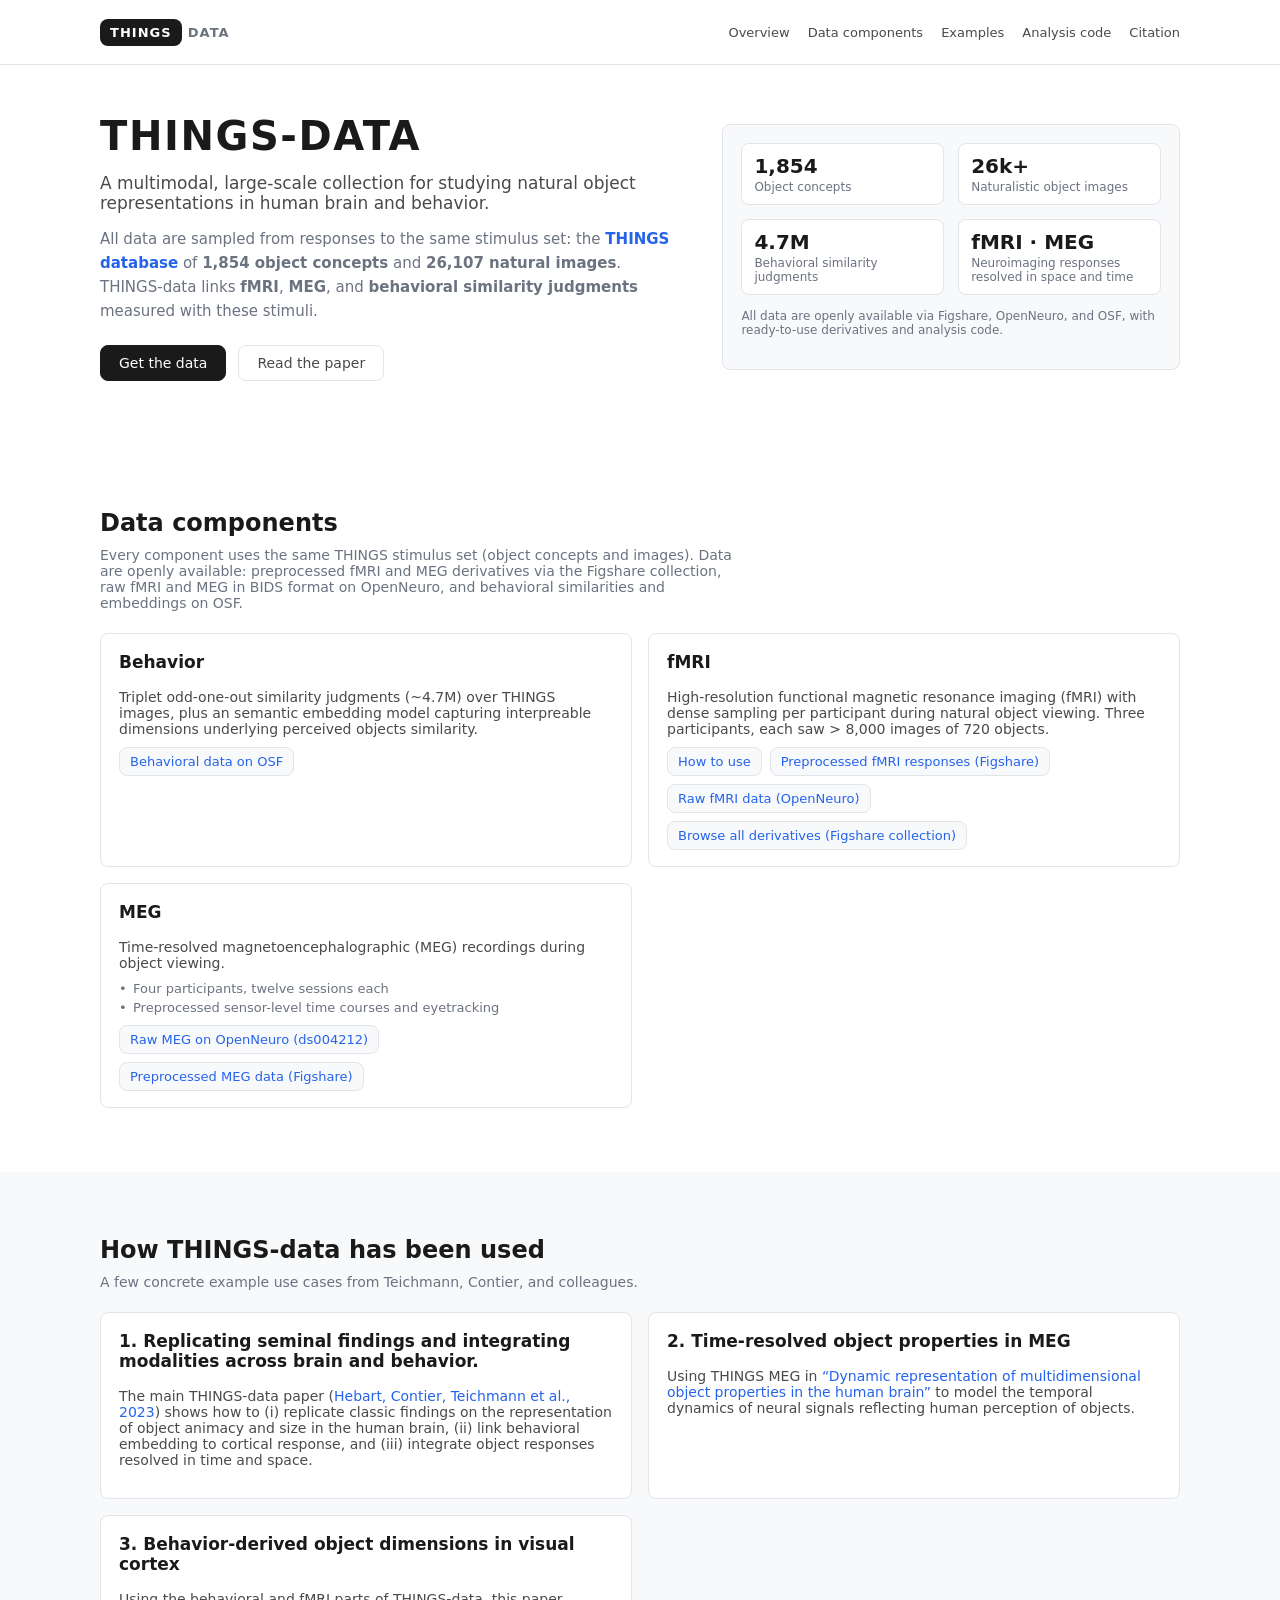
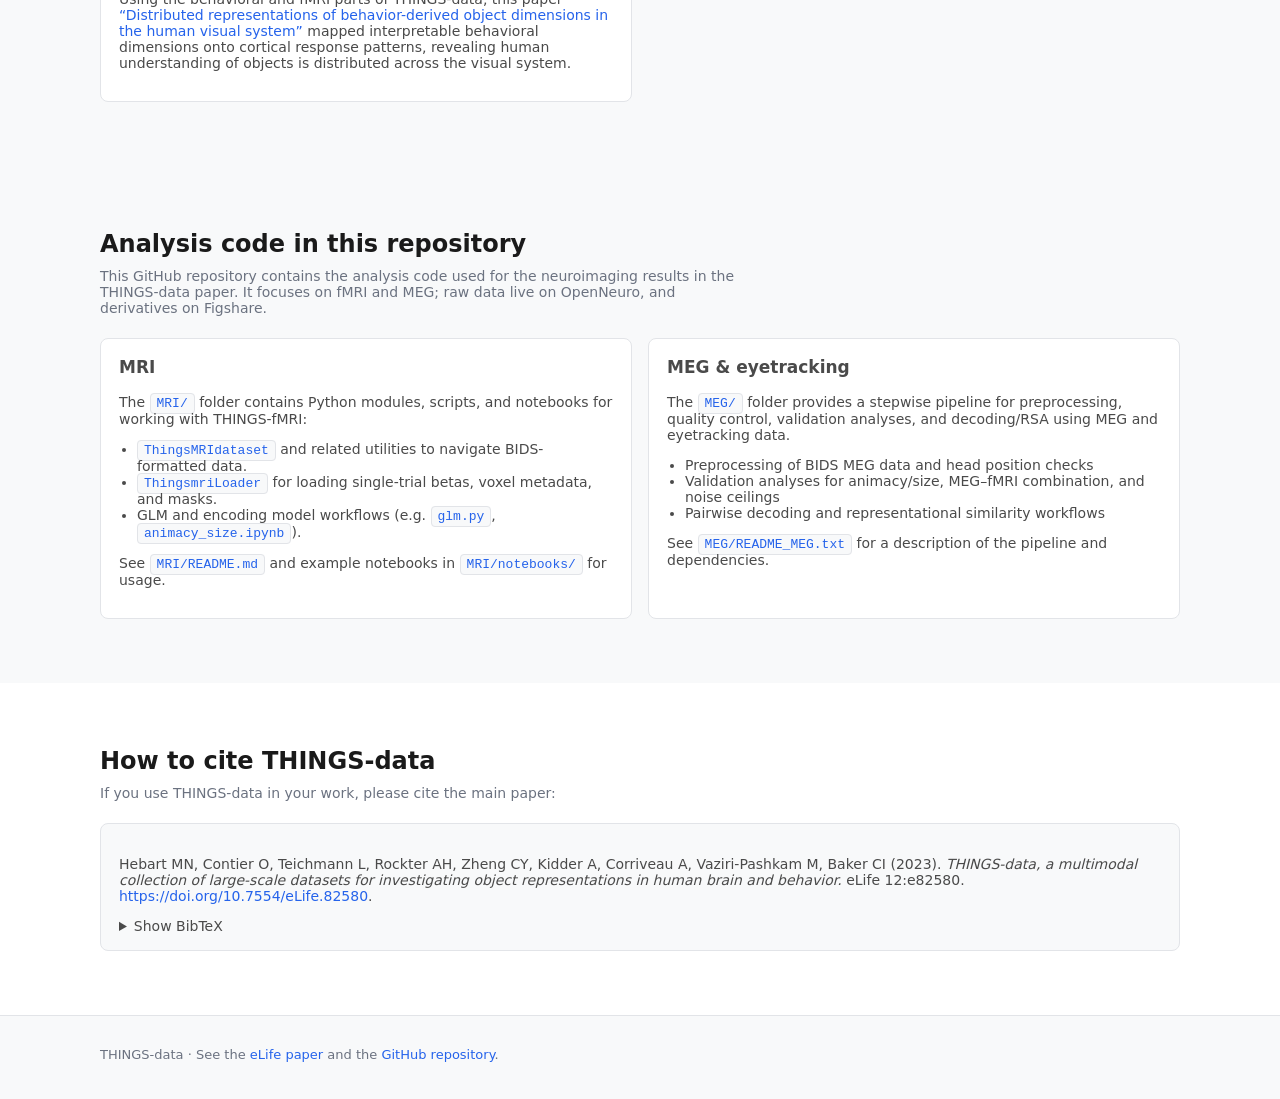
==== index.html @ 88e24a97 "created landing page" ====
<!DOCTYPE html>
<html lang="en">
  <head>
    <meta charset="UTF-8" />
    <meta name="viewport" content="width=device-width, initial-scale=1" />
    <title>THINGS-data | Multimodal object representations</title>
    <meta
      name="description"
      content="THINGS-data is a multimodal, large-scale collection of datasets for studying natural object representations in brain and behavior."
    />
    <link rel="stylesheet" href="style.css" />
  </head>
  <body>
    <header class="site-header">
      <div class="container header-inner">
        <div class="logo">
          <span class="logo-mark">THINGS</span>
          <span class="logo-text">data</span>
        </div>
        <nav class="nav">
          <a href="#overview">Overview</a>
          <a href="#components">Data components</a>
          <a href="#use-cases">Examples</a>
          <a href="#code">Analysis code</a>
          <a href="#citation">Citation</a>
        </nav>
      </div>
    </header>

    <main>
      <!-- Hero / Overview -->
      <section id="overview" class="section hero">
        <div class="container hero-inner">
          <div class="hero-copy">
            <h1>THINGS-data</h1>
            <p class="hero-tagline">
              A multimodal, large-scale collection for studying natural object
              representations in human brain and behavior.
            </p>
            <p class="hero-text">
              All data are sampled from responses to the same stimulus set: the
              <a href="https://doi.org/10.1371/journal.pone.0223792" target="_blank" rel="noopener noreferrer"><strong>THINGS database</strong></a> of
              <strong>1,854 object concepts</strong> and
              <strong>26,107 natural images</strong>. THINGS-data links
              <strong>fMRI</strong>, <strong>MEG</strong>, and
              <strong>behavioral similarity judgments</strong> measured with these stimuli.
            </p>
            <div class="hero-actions">
              <a href="#components" class="btn primary">Get the data</a>
              <a
                href="https://doi.org/10.7554/eLife.82580"
                class="btn ghost"
                target="_blank"
                rel="noopener noreferrer"
              >
                Read the paper
              </a>
            </div>
          </div>
          <div class="hero-highlight">
            <div class="stat-grid">
              <div class="stat">
                <div class="stat-value">1,854</div>
                <div class="stat-label">Object concepts</div>
              </div>
              <div class="stat">
                <div class="stat-value">26k+</div>
                <div class="stat-label">Naturalistic object images</div>
              </div>
              <div class="stat">
                <div class="stat-value">4.7M</div>
                <div class="stat-label">Behavioral similarity judgments</div>
              </div>
              <div class="stat">
                <div class="stat-value">fMRI · MEG</div>
                <div class="stat-label">Neuroimaging responses resolved in space and time</div>
              </div>
            </div>
            <p class="hero-note">
              All data are openly available via Figshare, OpenNeuro, and OSF, with
              ready-to-use derivatives and analysis code.
            </p>
          </div>
        </div>
      </section>

      <!-- Data components -->
      <section id="components" class="section">
        <div class="container">
          <h2>Data components</h2>
          <p class="section-intro">
            Every component uses the same THINGS stimulus set (object concepts and images).
            Data are openly available: preprocessed fMRI and MEG derivatives via the
            Figshare collection, raw fMRI and MEG in BIDS format on OpenNeuro, and
            behavioral similarities and embeddings on OSF.
          </p>

          <div class="card-grid">
            <article class="card">
              <h3>Behavior</h3>
              <p>
                Triplet odd-one-out similarity judgments (~4.7M) over THINGS
                images, plus an semantic embedding model capturing interpreable dimensions underlying perceived objects similarity.
              </p>
              <div class="card-links">
                <a
                  href="https://osf.io/f5rn6/"
                  target="_blank"
                  rel="noopener noreferrer"
                  class="card-link"
                >
                  Behavioral data on OSF
                </a>
              </div>
            </article>

            <article class="card">
              <h3>fMRI</h3>
              <p>
                High-resolution functional magnetic resonance imaging (fMRI) with dense sampling per participant during
                natural object viewing. Three participants, each saw > 8,000 images of 720 objects.
              </p>
              
              <div class="card-links">
                <a href="fmri-data.html" class="card-link">
                  How to use
                </a>
                <a
                  href="https://doi.org/10.25452/figshare.plus.20492835.v2"
                  target="_blank"
                  rel="noopener noreferrer"
                  class="card-link"
                >
                  Preprocessed fMRI responses (Figshare)
                </a>
                <a
                  href="https://openneuro.org/datasets/ds004192"
                  target="_blank"
                  rel="noopener noreferrer"
                  class="card-link"
                >
                  Raw fMRI data (OpenNeuro)
                </a>
                <a
                  href="https://doi.org/10.25452/figshare.plus.c.6161151"
                  target="_blank"
                  rel="noopener noreferrer"
                  class="card-link"
                >
                  Browse all derivatives (Figshare collection)
                </a>
              </div>
            </article>

            <article class="card">
              <h3>MEG</h3>
              <p>
                Time-resolved magnetoencephalographic (MEG) recordings during object viewing.
              </p>
              <ul class="card-list">
                <li>Four participants, twelve sessions each</li>
                <li>Preprocessed sensor-level time courses and eyetracking</li>
              </ul>
              <div class="card-links">
                <a
                  href="https://openneuro.org/datasets/ds004212"
                  target="_blank"
                  rel="noopener noreferrer"
                  class="card-link"
                >
                  Raw MEG on OpenNeuro (ds004212)
                </a>
                <a
                  href=https://doi.org/10.25452/figshare.plus.21215246"
                  target="_blank"
                  rel="noopener noreferrer"
                  class="card-link"
                >
                  Preprocessed MEG data (Figshare)
                </a>
              </div>
            </article>


          </div>
        </div>
      </section>

      <!-- Examples -->
      <section id="use-cases" class="section section-alt">
        <div class="container">
          <h2>How THINGS-data has been used</h2>
          <p class="section-intro">
            A few concrete example use cases from Teichmann, Contier, and
            colleagues.
          </p>
          <div class="usecase-grid">
            <article class="usecase">
              <h3>1. Replicating seminal findings and integrating modalities across brain and behavior.</h3>
              <p>
                The main THINGS-data paper
                (<a
                  href="https://doi.org/10.7554/eLife.82580"
                  target="_blank"
                  rel="noopener noreferrer"
                  >Hebart, Contier, Teichmann et al., 2023</a
                >) shows how to (i) replicate classic findings on the representation of object
                animacy and size in the human brain, (ii) link behavioral embedding to
                cortical response, and (iii) integrate object responses resolved in time and space.

              </p>
            </article>
            <article class="usecase">
              <h3>2. Time-resolved object properties in MEG</h3>
              <p>
                Using THINGS MEG in
                <a
                  href="https://doi.org/10.1038/s41593-023-01398-6"
                  target="_blank"
                  rel="noopener noreferrer"
                  >“Dynamic representation of multidimensional object properties
                  in the human brain”</a
                >
                to model the temporal dynamics of neural signals reflecting human perception of objects.
              </p>
            </article>
            <article class="usecase">
              <h3>3. Behavior-derived object dimensions in visual cortex</h3>
              <p>
                Using the behavioral and fMRI parts of THINGS-data, this paper
                <a
                  href="https://doi.org/10.1016/j.neuroimage.2023.120150"
                  target="_blank"
                  rel="noopener noreferrer"
                  >“Distributed representations of behavior-derived object
                  dimensions in the human visual system”</a
                >
                mapped interpretable behavioral dimensions onto cortical
                response patterns, revealing human understanding of objects is distributed across the visual system.
              </p>
            </article>
          </div>
        </div>
      </section>

      <!-- Analysis code -->
      <section id="code" class="section section-alt">
        <div class="container">
          <h2>Analysis code in this repository</h2>
          <p class="section-intro">
            This GitHub repository contains the analysis code used for the
            neuroimaging results in the THINGS-data paper. It focuses on fMRI
            and MEG; raw data live on OpenNeuro, and derivatives on Figshare.
          </p>
          <div class="code-grid">
            <div class="code-block">
              <h3>MRI</h3>
              <p>
                The <a href="MRI/README.md"><code>MRI/</code></a> folder contains Python modules, scripts,
                and notebooks for working with THINGS-fMRI:
              </p>
              <ul>
                <li>
                  <a href="MRI/thingsmri/dataset.py"><code>ThingsMRIdataset</code></a> and related utilities to
                  navigate BIDS-formatted data.
                </li>
                <li>
                  <a href="MRI/thingsmri/dataset.py"><code>ThingsmriLoader</code></a> for loading single-trial betas,
                  voxel metadata, and masks.
                </li>
                <li>
                  GLM and encoding model workflows (e.g. <a href="MRI/thingsmri/glm.py"><code>glm.py</code></a>, <a href="MRI/notebooks/animacy_size.ipynb"><code>animacy_size.ipynb</code></a>).
                </li>
              </ul>
              <p>
                See <a href="MRI/README.md"><code>MRI/README.md</code></a> and example notebooks in
                <a href="MRI/notebooks/"><code>MRI/notebooks/</code></a> for usage.
              </p>
            </div>
            <div class="code-block">
              <h3>MEG &amp; eyetracking</h3>
              <p>
                The <a href="MEG/README_MEG.txt"><code>MEG/</code></a> folder provides a stepwise pipeline for
                preprocessing, quality control, validation analyses, and
                decoding/RSA using MEG and eyetracking data.
              </p>
              <ul>
                <li>Preprocessing of BIDS MEG data and head position checks</li>
                <li>
                  Validation analyses for animacy/size, MEG–fMRI combination,
                  and noise ceilings
                </li>
                <li>
                  Pairwise decoding and representational similarity workflows
                </li>
              </ul>
              <p>
                See <a href="MEG/README_MEG.txt"><code>MEG/README_MEG.txt</code></a> for a description of the
                pipeline and dependencies.
              </p>
            </div>
          </div>
        </div>
      </section>

      <!-- Citation -->
      <section id="citation" class="section">
        <div class="container">
          <h2>How to cite THINGS-data</h2>
          <p class="section-intro">
            If you use THINGS-data in your work, please cite the main paper:
          </p>
          <div class="citation-block">
            <p>
              Hebart MN, Contier O, Teichmann L, Rockter AH, Zheng CY, Kidder A,
              Corriveau A, Vaziri-Pashkam M, Baker CI (2023).
              <em
                >THINGS-data, a multimodal collection of large-scale datasets
                for investigating object representations in human brain and
                behavior.</em
              >
              eLife 12:e82580.
              <a
                href="https://doi.org/10.7554/eLife.82580"
                target="_blank"
                rel="noopener noreferrer"
                >https://doi.org/10.7554/eLife.82580</a
              >.
            </p>
            <details>
              <summary>Show BibTeX</summary>
              <pre>
@article{THINGSdata,
  title   = {THINGS-data, a multimodal collection of large-scale datasets for investigating object representations in human brain and behavior},
  author  = {Hebart, Martin N and Contier, Oliver and Teichmann, Lina and Rockter, Adam H and Zheng, Charles Y and Kidder, Alexis and Corriveau, Anna and Vaziri-Pashkam, Maryam and Baker, Chris I},
  journal = {eLife},
  volume  = {12},
  pages   = {e82580},
  year    = {2023},
  doi     = {10.7554/eLife.82580},
  url     = {https://doi.org/10.7554/eLife.82580}
}
              </pre>
            </details>
          </div>
        </div>
      </section>

    </main>

    <footer class="site-footer">
      <div class="container footer-inner">
        <p>
          THINGS-data &middot; See the
          <a href="https://doi.org/10.7554/eLife.82580" target="_blank" rel="noopener noreferrer"
            >eLife paper</a
          >
          and the
          <a
            href="https://github.com/ThingsData/THINGS-data"
            target="_blank"
            rel="noopener noreferrer"
            >GitHub repository</a
          >.
        </p>
      </div>
    </footer>
  </body>
</html>
---- style.css ----
:root {
  --bg: #fff;
  --bg-alt: #f8f9fa;
  --border: #e2e4e8;
  --text-main: #1a1a1a;
  --text-muted: #4a4a4a;
  --text-soft: #6b7280;
  --accent: #2563eb;
  --radius: 8px;
  --nav-height: 64px;
}

*,
*::before,
*::after {
  box-sizing: border-box;
}

html,
body {
  margin: 0;
  padding: 0;
  font-family: system-ui, -apple-system, BlinkMacSystemFont, "Segoe UI", sans-serif;
  background: var(--bg);
  color: var(--text-main);
  -webkit-font-smoothing: antialiased;
}

body {
  min-height: 100vh;
}

a {
  color: var(--accent);
  text-decoration: none;
}

a:hover {
  text-decoration: underline;
}

.container {
  width: 100%;
  max-width: 1120px;
  margin: 0 auto;
  padding: 0 20px;
}

.site-header {
  position: sticky;
  top: 0;
  z-index: 20;
  background: var(--bg);
  border-bottom: 1px solid var(--border);
}

.header-inner {
  display: flex;
  align-items: center;
  justify-content: space-between;
  height: var(--nav-height);
}

.logo {
  display: inline-flex;
  align-items: center;
  gap: 6px;
  font-weight: 600;
  letter-spacing: 0.08em;
  text-transform: uppercase;
  font-size: 13px;
}

.logo-mark {
  padding: 6px 10px;
  border-radius: var(--radius);
  background: var(--text-main);
  color: var(--bg);
}

.logo-text {
  color: var(--text-soft);
}

.logo-link {
  display: inline-flex;
  align-items: center;
  gap: 6px;
  color: inherit;
  text-decoration: none;
}

.logo-link:hover {
  text-decoration: none;
  opacity: 0.85;
}

.nav {
  display: flex;
  gap: 18px;
  font-size: 13px;
}

.nav a {
  color: var(--text-muted);
  text-decoration: none;
  padding: 6px 0;
  position: relative;
}

.nav a:hover {
  color: var(--text-main);
}

.section {
  padding: 64px 0;
}

.section-alt {
  background: var(--bg-alt);
}

.hero {
  padding-top: 48px;
}

.hero-inner {
  display: grid;
  grid-template-columns: minmax(0, 1.4fr) minmax(0, 1.1fr);
  gap: 40px;
  align-items: center;
}

.hero-copy h1 {
  font-size: clamp(32px, 4vw, 40px);
  letter-spacing: 0.04em;
  text-transform: uppercase;
  margin: 0 0 14px;
}

.hero-tagline {
  margin: 0 0 14px;
  font-size: 17px;
  color: var(--text-muted);
}

.hero-text {
  margin: 0 0 22px;
  font-size: 15px;
  line-height: 1.6;
  color: var(--text-soft);
}

.hero-actions {
  display: flex;
  flex-wrap: wrap;
  gap: 12px;
}

.btn {
  display: inline-flex;
  align-items: center;
  justify-content: center;
  padding: 9px 18px;
  border-radius: var(--radius);
  font-size: 14px;
  border: 1px solid transparent;
  cursor: pointer;
  text-decoration: none;
}

.btn.primary {
  background: var(--text-main);
  color: var(--bg);
  border-color: var(--text-main);
}

.btn.secondary {
  background: var(--bg);
  border-color: var(--border);
  color: var(--text-main);
}

.btn.ghost {
  background: transparent;
  border-color: var(--border);
  color: var(--text-muted);
}

.btn:hover {
  text-decoration: none;
  opacity: 0.9;
}

.hero-highlight {
  padding: 18px 18px 20px;
  border-radius: var(--radius);
  background: var(--bg-alt);
  border: 1px solid var(--border);
}

.stat-grid {
  display: grid;
  grid-template-columns: repeat(2, minmax(0, 1fr));
  gap: 14px;
}

.stat {
  padding: 10px 12px;
  border-radius: var(--radius);
  background: var(--bg);
  border: 1px solid var(--border);
}

.stat-value {
  font-size: 20px;
  font-weight: 600;
}

.stat-label {
  margin-top: 2px;
  font-size: 12px;
  color: var(--text-soft);
}

.hero-note {
  margin-top: 14px;
  font-size: 12px;
  color: var(--text-soft);
}

h2 {
  font-size: 24px;
  margin: 0 0 10px;
}

h3 {
  font-size: 17px;
  margin-top: 0;
}

.section-intro {
  margin: 0 0 22px;
  font-size: 14px;
  color: var(--text-soft);
  max-width: 640px;
}

.card-grid {
  display: grid;
  grid-template-columns: repeat(2, minmax(0, 1fr));
  gap: 16px;
}

.card {
  padding: 18px 18px 16px;
  border-radius: var(--radius);
  background: var(--bg);
  border: 1px solid var(--border);
}

.card p {
  font-size: 14px;
  color: var(--text-muted);
  margin-bottom: 10px;
}

.card-list {
  list-style: none;
  padding: 0;
  margin: 0 0 10px;
  font-size: 13px;
  color: var(--text-soft);
}

.card-list li {
  padding-left: 14px;
  position: relative;
  margin-bottom: 4px;
}

.card-list li::before {
  content: "•";
  position: absolute;
  left: 0;
  color: var(--text-soft);
}

.card-links {
  display: flex;
  flex-wrap: wrap;
  gap: 8px;
  margin-top: 6px;
}

.card-link {
  font-size: 13px;
  padding: 6px 10px;
  border-radius: var(--radius);
  background: var(--bg-alt);
  color: var(--accent);
  border: 1px solid var(--border);
}

.card-link:hover {
  text-decoration: none;
  background: var(--border);
}

.usecase-grid {
  display: grid;
  grid-template-columns: repeat(2, minmax(0, 1fr));
  gap: 16px;
}

.usecase {
  padding: 18px 18px 16px;
  border-radius: var(--radius);
  background: var(--bg);
  border: 1px solid var(--border);
}

.usecase p {
  font-size: 14px;
  color: var(--text-muted);
}

.usecase-meta {
  margin-top: 8px;
  font-size: 13px;
  color: var(--text-soft);
}

.access-grid {
  display: grid;
  grid-template-columns: repeat(3, minmax(0, 1fr));
  gap: 16px;
}

.access-block {
  padding: 18px 18px 16px;
  border-radius: var(--radius);
  background: var(--bg);
  border: 1px solid var(--border);
  font-size: 14px;
  color: var(--text-muted);
}

.access-block ul {
  margin: 8px 0 10px;
  padding-left: 18px;
}

.code-grid {
  display: grid;
  grid-template-columns: repeat(2, minmax(0, 1fr));
  gap: 16px;
}

.code-block {
  padding: 18px 18px 16px;
  border-radius: var(--radius);
  background: var(--bg);
  border: 1px solid var(--border);
  font-size: 14px;
  color: var(--text-muted);
}

.code-block ul {
  margin: 8px 0 10px;
  padding-left: 18px;
}

.citation-block {
  padding: 18px 18px 16px;
  border-radius: var(--radius);
  background: var(--bg-alt);
  border: 1px solid var(--border);
  font-size: 14px;
  color: var(--text-muted);
}

.citation-block pre {
  background: var(--bg);
  color: var(--text-main);
  padding: 10px 12px;
  border-radius: var(--radius);
  border: 1px solid var(--border);
  overflow-x: auto;
  font-size: 11px;
}

.faq-list details {
  padding: 10px 12px;
  border-radius: var(--radius);
  background: var(--bg);
  border: 1px solid var(--border);
  font-size: 14px;
  color: var(--text-muted);
}

.faq-list details + details {
  margin-top: 8px;
}

.faq-list summary {
  cursor: pointer;
  outline: none;
}

.faq-list p {
  margin-top: 8px;
}

.site-footer {
  border-top: 1px solid var(--border);
  padding: 18px 0 24px;
  background: var(--bg-alt);
}

.footer-inner {
  font-size: 13px;
  color: var(--text-soft);
}

code {
  font-family: ui-monospace, SFMono-Regular, Menlo, Monaco, Consolas,
    "Liberation Mono", "Courier New", monospace;
  font-size: 13px;
  background: var(--bg-alt);
  padding: 2px 6px;
  border-radius: 4px;
  border: 1px solid var(--border);
}

.data-table {
  width: 100%;
  border-collapse: collapse;
  font-size: 14px;
  color: var(--text-muted);
}

.data-table th,
.data-table td {
  padding: 10px 14px;
  text-align: left;
  border: 1px solid var(--border);
}

.data-table th {
  background: var(--bg-alt);
  font-weight: 600;
  color: var(--text-main);
}

.data-table td a {
  font-weight: 500;
}

.layout-block {
  display: block;
  margin: 12px 0;
  padding: 14px 16px;
  background: var(--bg-alt);
  border: 1px solid var(--border);
  border-radius: var(--radius);
  overflow-x: auto;
  font-family: ui-monospace, SFMono-Regular, Menlo, Monaco, Consolas,
    "Liberation Mono", "Courier New", monospace;
  font-size: 12px;
  line-height: 1.5;
  color: var(--text-main);
}

.layout-block code {
  background: none;
  padding: 0;
  border: none;
  font-size: inherit;
}

@media (max-width: 900px) {
  .hero-inner {
    grid-template-columns: minmax(0, 1fr);
  }

  .nav {
    display: none;
  }

  .card-grid,
  .usecase-grid,
  .code-grid {
    grid-template-columns: minmax(0, 1fr);
  }

  .access-grid {
    grid-template-columns: minmax(0, 1fr);
  }
}

@media (max-width: 600px) {
  .section {
    padding: 52px 0;
  }

  .hero-highlight {
    margin-top: 8px;
  }
}
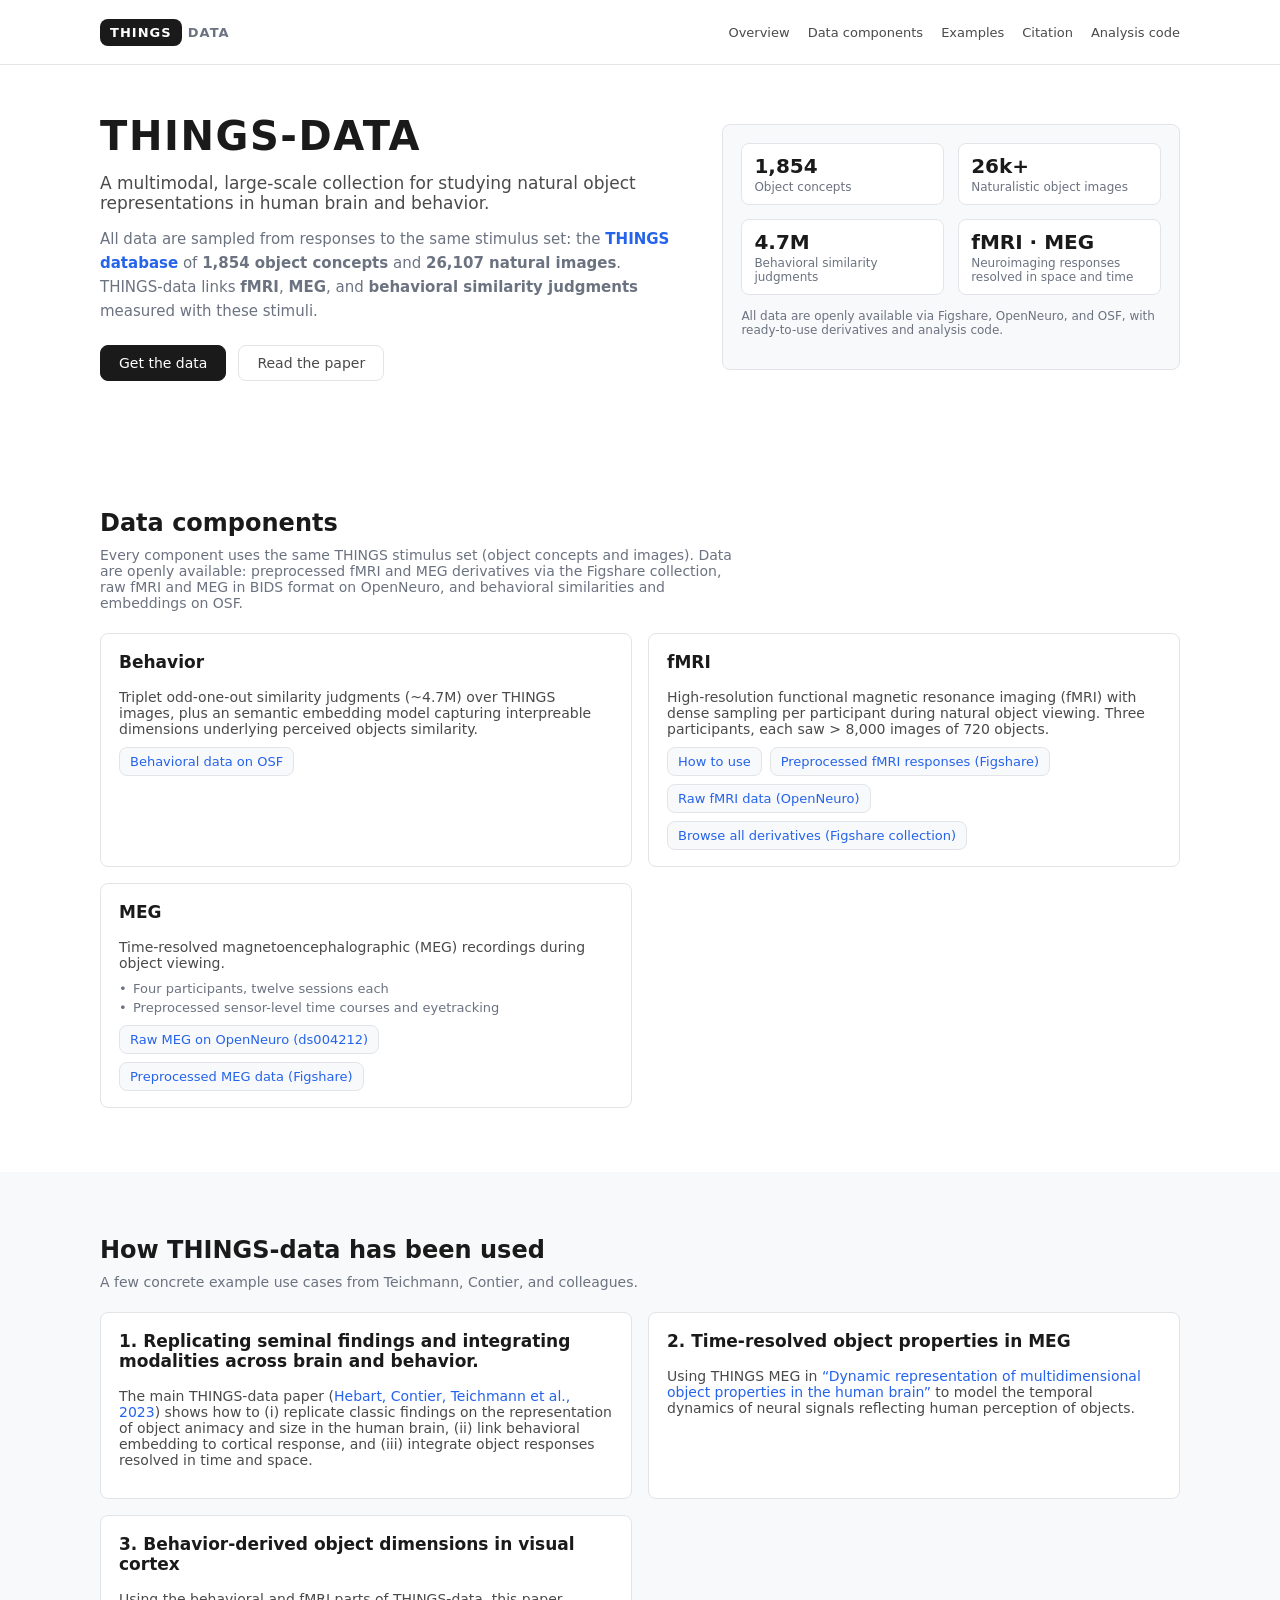
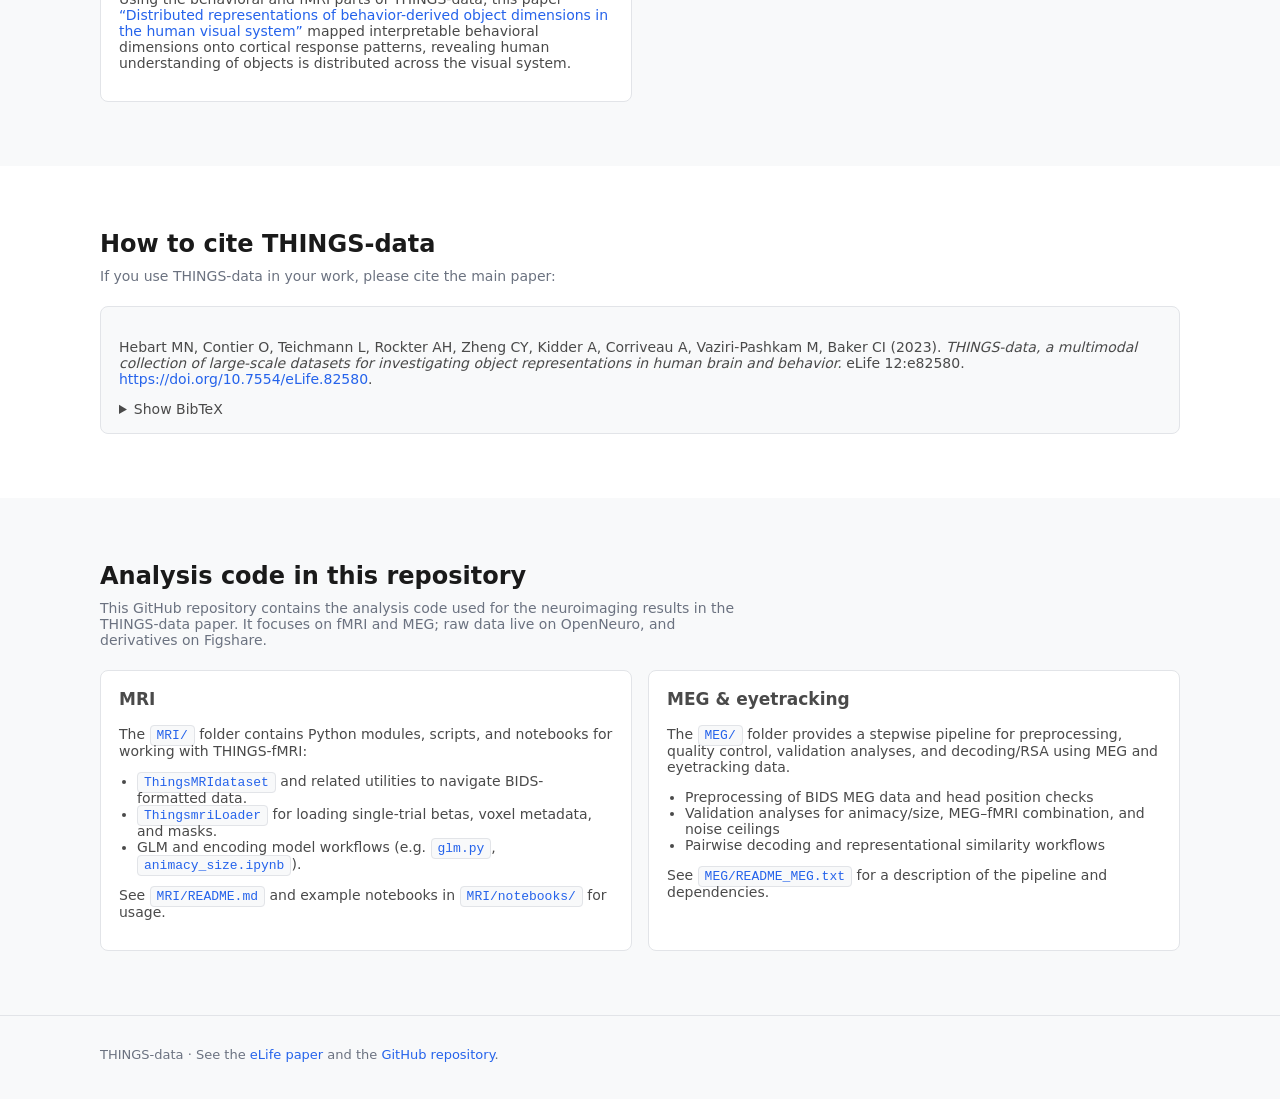
==== commit 9b441540: "changed order a bit" ====
--- a/index.html
+++ b/index.html
@@ -21,8 +21,8 @@
           <a href="#overview">Overview</a>
           <a href="#components">Data components</a>
           <a href="#use-cases">Examples</a>
+          <a href="#citation">Citation</a>
           <a href="#code">Analysis code</a>
-          <a href="#citation">Citation</a>
         </nav>
       </div>
     </header>
@@ -239,66 +239,6 @@
                 response patterns, revealing human understanding of objects is distributed across the visual system.
               </p>
             </article>
-          </div>
-        </div>
-      </section>
-
-      <!-- Analysis code -->
-      <section id="code" class="section section-alt">
-        <div class="container">
-          <h2>Analysis code in this repository</h2>
-          <p class="section-intro">
-            This GitHub repository contains the analysis code used for the
-            neuroimaging results in the THINGS-data paper. It focuses on fMRI
-            and MEG; raw data live on OpenNeuro, and derivatives on Figshare.
-          </p>
-          <div class="code-grid">
-            <div class="code-block">
-              <h3>MRI</h3>
-              <p>
-                The <a href="MRI/README.md"><code>MRI/</code></a> folder contains Python modules, scripts,
-                and notebooks for working with THINGS-fMRI:
-              </p>
-              <ul>
-                <li>
-                  <a href="MRI/thingsmri/dataset.py"><code>ThingsMRIdataset</code></a> and related utilities to
-                  navigate BIDS-formatted data.
-                </li>
-                <li>
-                  <a href="MRI/thingsmri/dataset.py"><code>ThingsmriLoader</code></a> for loading single-trial betas,
-                  voxel metadata, and masks.
-                </li>
-                <li>
-                  GLM and encoding model workflows (e.g. <a href="MRI/thingsmri/glm.py"><code>glm.py</code></a>, <a href="MRI/notebooks/animacy_size.ipynb"><code>animacy_size.ipynb</code></a>).
-                </li>
-              </ul>
-              <p>
-                See <a href="MRI/README.md"><code>MRI/README.md</code></a> and example notebooks in
-                <a href="MRI/notebooks/"><code>MRI/notebooks/</code></a> for usage.
-              </p>
-            </div>
-            <div class="code-block">
-              <h3>MEG &amp; eyetracking</h3>
-              <p>
-                The <a href="MEG/README_MEG.txt"><code>MEG/</code></a> folder provides a stepwise pipeline for
-                preprocessing, quality control, validation analyses, and
-                decoding/RSA using MEG and eyetracking data.
-              </p>
-              <ul>
-                <li>Preprocessing of BIDS MEG data and head position checks</li>
-                <li>
-                  Validation analyses for animacy/size, MEG–fMRI combination,
-                  and noise ceilings
-                </li>
-                <li>
-                  Pairwise decoding and representational similarity workflows
-                </li>
-              </ul>
-              <p>
-                See <a href="MEG/README_MEG.txt"><code>MEG/README_MEG.txt</code></a> for a description of the
-                pipeline and dependencies.
-              </p>
-            </div>
           </div>
         </div>
       </section>
@@ -346,6 +286,66 @@
         </div>
       </section>
 
+      <!-- Analysis code -->
+      <section id="code" class="section section-alt">
+        <div class="container">
+          <h2>Analysis code in this repository</h2>
+          <p class="section-intro">
+            This GitHub repository contains the analysis code used for the
+            neuroimaging results in the THINGS-data paper. It focuses on fMRI
+            and MEG; raw data live on OpenNeuro, and derivatives on Figshare.
+          </p>
+          <div class="code-grid">
+            <div class="code-block">
+              <h3>MRI</h3>
+              <p>
+                The <a href="MRI/README.md"><code>MRI/</code></a> folder contains Python modules, scripts,
+                and notebooks for working with THINGS-fMRI:
+              </p>
+              <ul>
+                <li>
+                  <a href="MRI/thingsmri/dataset.py"><code>ThingsMRIdataset</code></a> and related utilities to
+                  navigate BIDS-formatted data.
+                </li>
+                <li>
+                  <a href="MRI/thingsmri/dataset.py"><code>ThingsmriLoader</code></a> for loading single-trial betas,
+                  voxel metadata, and masks.
+                </li>
+                <li>
+                  GLM and encoding model workflows (e.g. <a href="MRI/thingsmri/glm.py"><code>glm.py</code></a>, <a href="MRI/notebooks/animacy_size.ipynb"><code>animacy_size.ipynb</code></a>).
+                </li>
+              </ul>
+              <p>
+                See <a href="MRI/README.md"><code>MRI/README.md</code></a> and example notebooks in
+                <a href="MRI/notebooks/"><code>MRI/notebooks/</code></a> for usage.
+              </p>
+            </div>
+            <div class="code-block">
+              <h3>MEG &amp; eyetracking</h3>
+              <p>
+                The <a href="MEG/README_MEG.txt"><code>MEG/</code></a> folder provides a stepwise pipeline for
+                preprocessing, quality control, validation analyses, and
+                decoding/RSA using MEG and eyetracking data.
+              </p>
+              <ul>
+                <li>Preprocessing of BIDS MEG data and head position checks</li>
+                <li>
+                  Validation analyses for animacy/size, MEG–fMRI combination,
+                  and noise ceilings
+                </li>
+                <li>
+                  Pairwise decoding and representational similarity workflows
+                </li>
+              </ul>
+              <p>
+                See <a href="MEG/README_MEG.txt"><code>MEG/README_MEG.txt</code></a> for a description of the
+                pipeline and dependencies.
+              </p>
+            </div>
+          </div>
+        </div>
+      </section>
+
     </main>
 
     <footer class="site-footer">
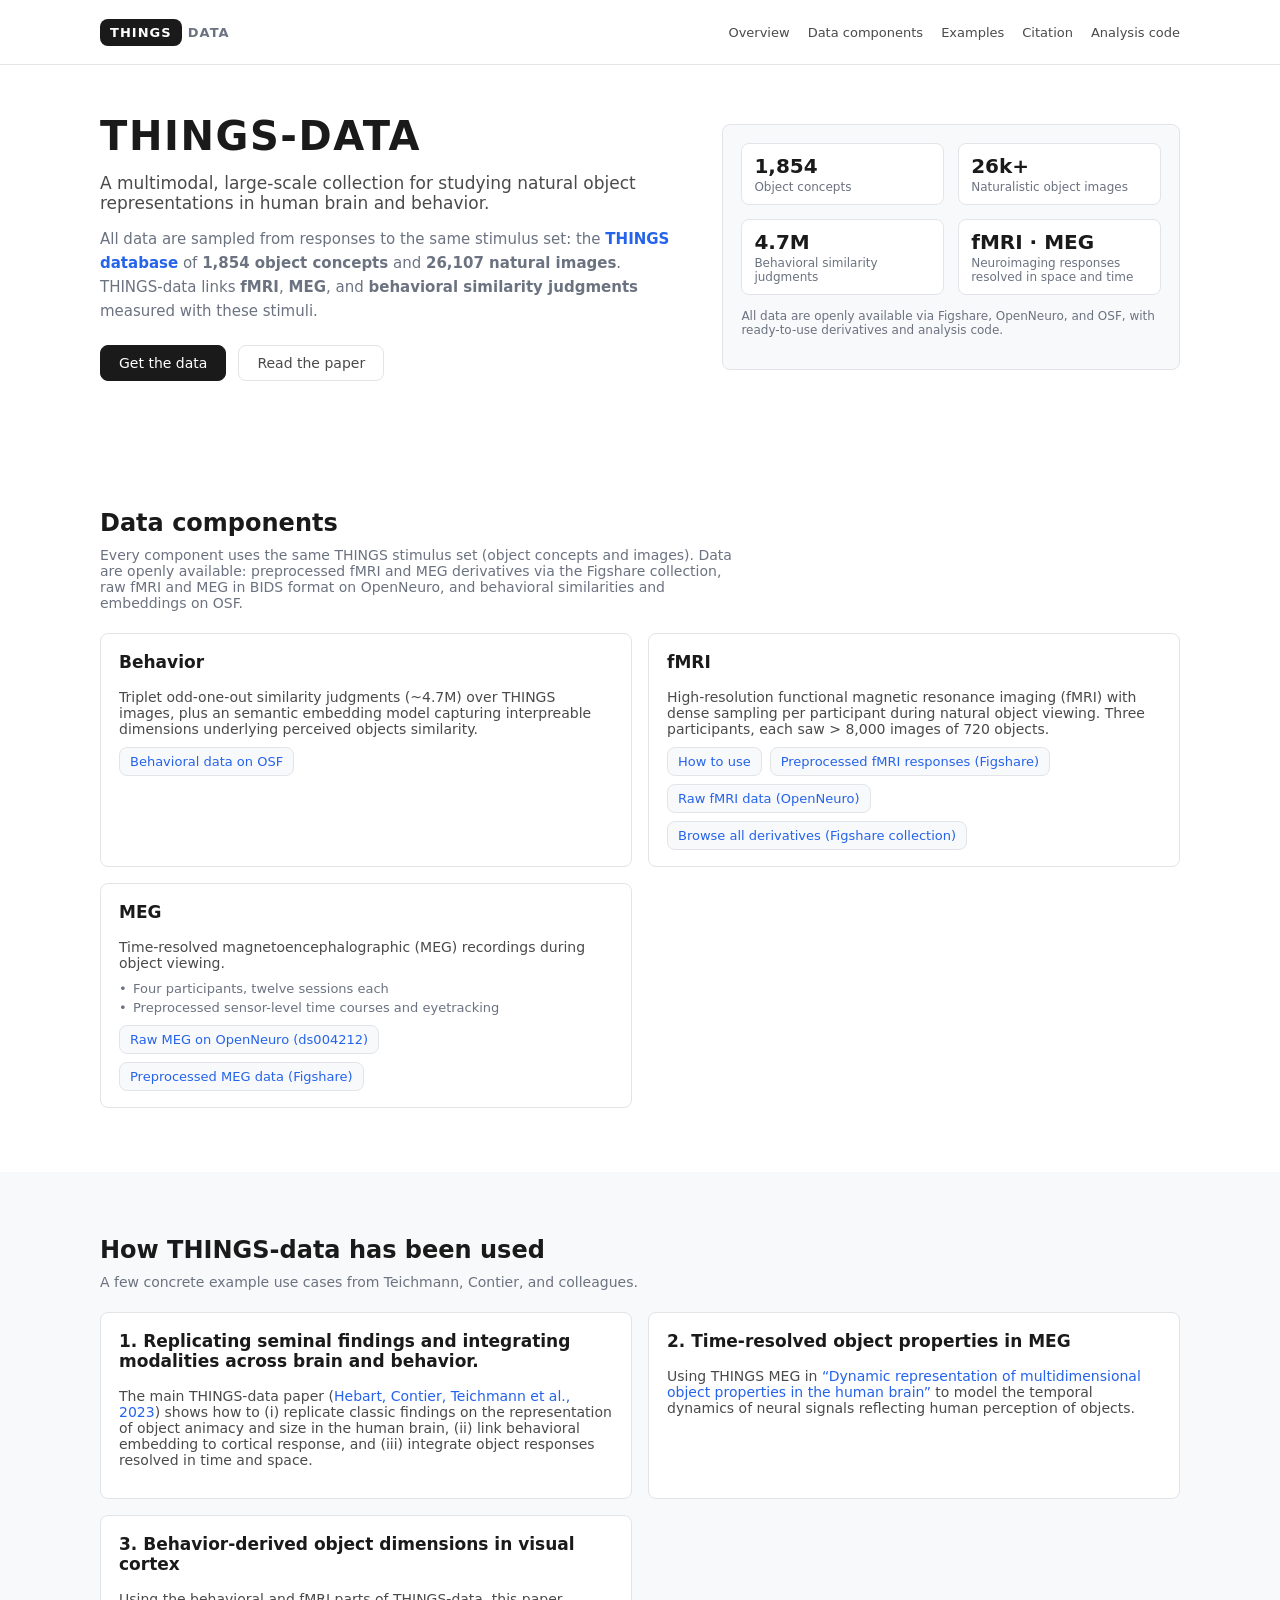
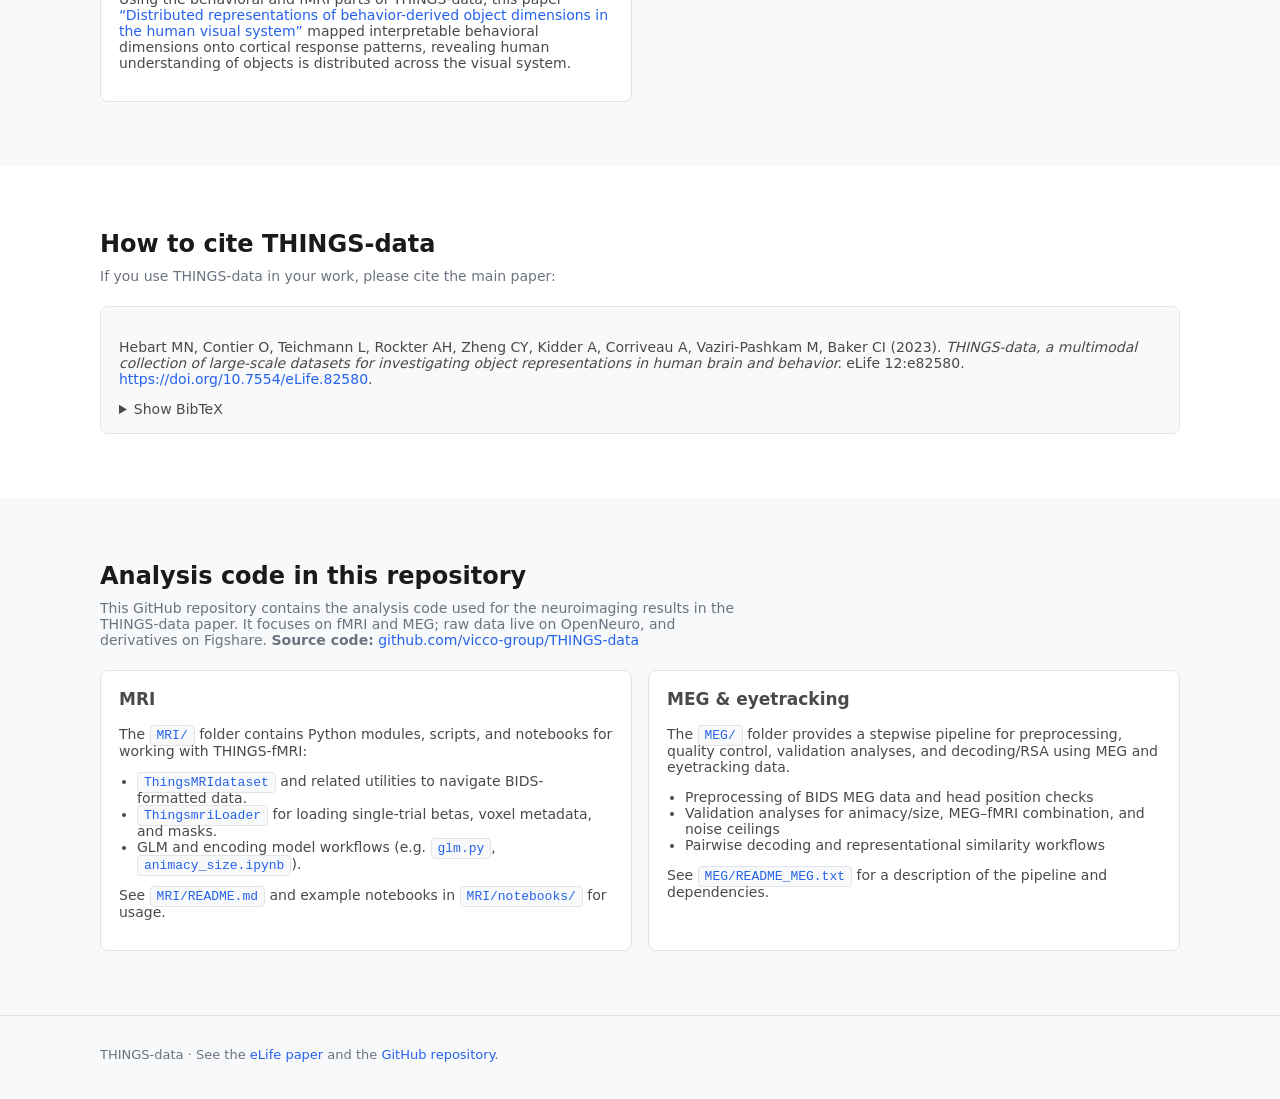
==== commit fb3b5c9d: "link back to source code" ====
--- a/index.html
+++ b/index.html
@@ -3,7 +3,7 @@
   <head>
     <meta charset="UTF-8" />
     <meta name="viewport" content="width=device-width, initial-scale=1" />
-    <title>THINGS-data | Multimodal object representations</title>
+    <title>THINGS-data – Multimodal datasets for object representations</title>
     <meta
       name="description"
       content="THINGS-data is a multimodal, large-scale collection of datasets for studying natural object representations in brain and behavior."
@@ -294,6 +294,8 @@
             This GitHub repository contains the analysis code used for the
             neuroimaging results in the THINGS-data paper. It focuses on fMRI
             and MEG; raw data live on OpenNeuro, and derivatives on Figshare.
+            <strong>Source code:</strong>
+            <a href="https://github.com/vicco-group/THINGS-data" target="_blank" rel="noopener noreferrer">github.com/vicco-group/THINGS-data</a>
           </p>
           <div class="code-grid">
             <div class="code-block">
